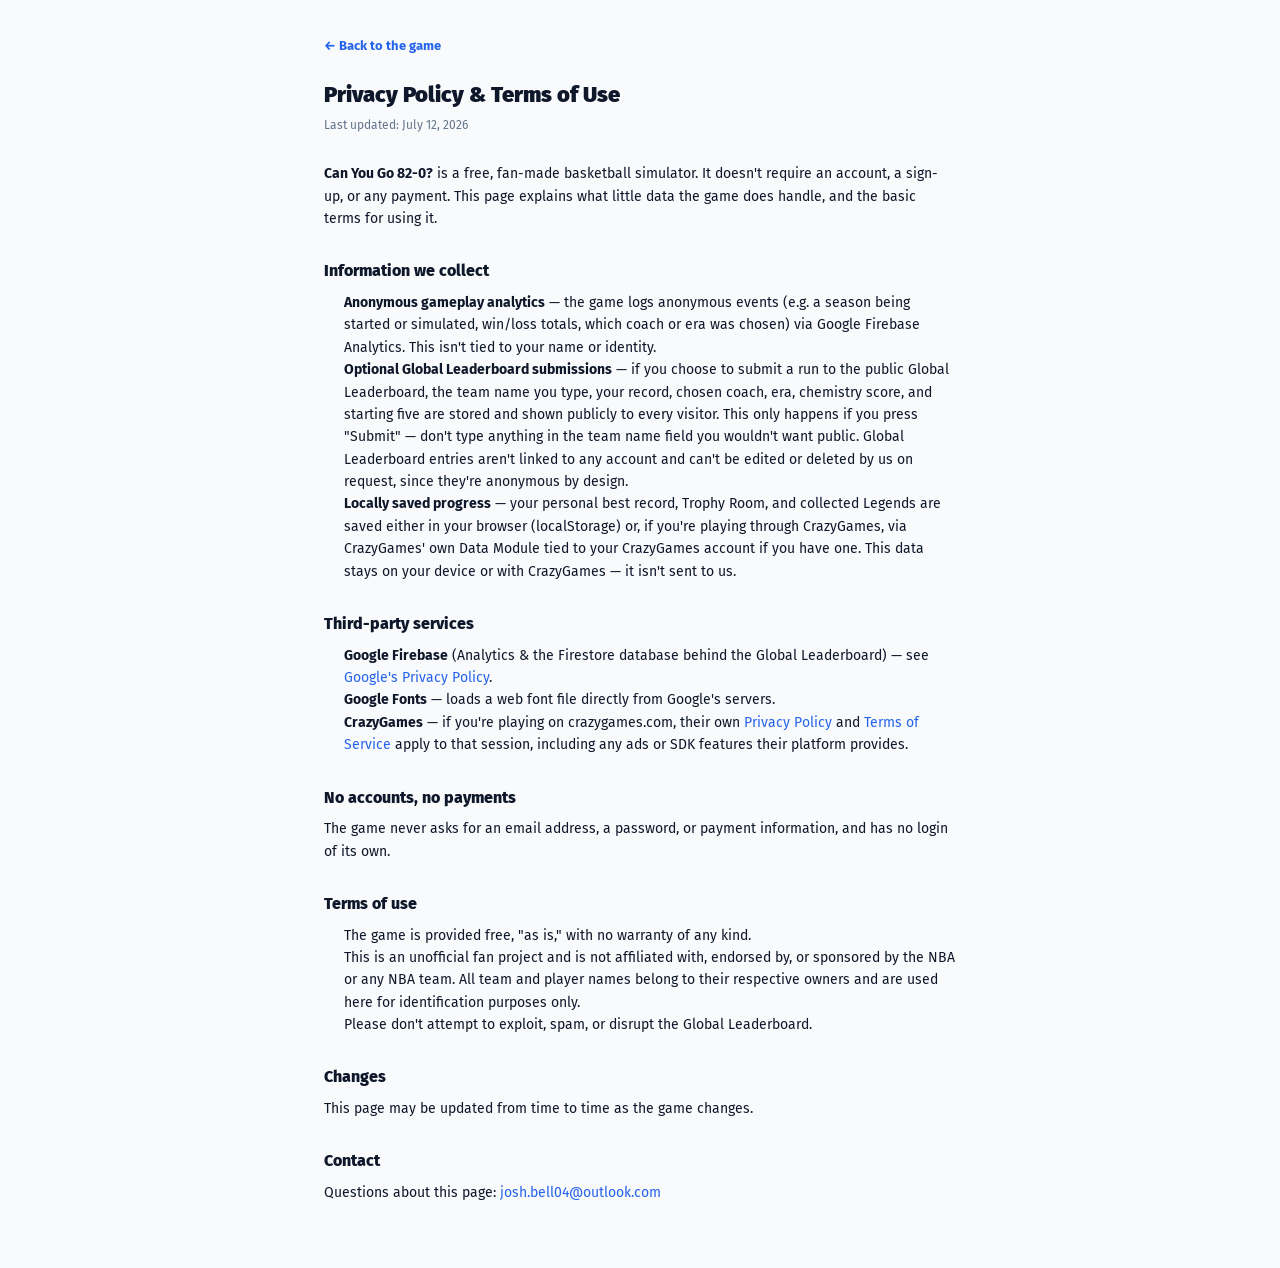
==== privacy.html @ 5a474667 "Initial import: exact copy of the NBA All-Time Roster Builder repo Duplicated from josh-eng2/nba-all" ====
<!doctype html>
<html lang="en">
<head>
  <meta charset="UTF-8" />
  <meta name="viewport" content="width=device-width, initial-scale=1.0" />
  <title>Privacy Policy &amp; Terms of Use — Can You Go 82-0?</title>
  <meta name="robots" content="noindex" />
  <link rel="icon" href="favicon.ico" sizes="48x48" />
  <link rel="icon" href="favicon.svg" type="image/svg+xml" />
  <link href="https://fonts.googleapis.com/css2?family=Fira+Sans:wght@400;500;600;700;900&display=swap" rel="stylesheet" />
  <link rel="stylesheet" href="css/tailwind.css" />
  <link rel="stylesheet" href="css/styles.css" />
  <style>
    body {
      font-family: 'Fira Sans', sans-serif;
      background: var(--bg);
      color: var(--fg);
      max-width: 42rem;
      margin: 0 auto;
      padding: 32px 20px 64px;
      line-height: 1.6;
    }
    h1 { font-size: 22px; font-weight: 900; margin: 0 0 4px; }
    .updated { font-size: 12px; color: var(--muted-fg); margin: 0 0 28px; }
    h2 { font-size: 16px; font-weight: 800; margin: 28px 0 8px; }
    p, li { font-size: 14px; color: var(--fg); }
    ul { padding-left: 20px; margin: 8px 0; }
    a { color: var(--primary); }
    .back { display: inline-block; margin-bottom: 20px; font-size: 13px; font-weight: 700; }
  </style>
</head>
<body>
  <a class="back" href="index.html">&larr; Back to the game</a>
  <h1>Privacy Policy &amp; Terms of Use</h1>
  <p class="updated">Last updated: July 12, 2026</p>

  <p>
    <strong>Can You Go 82-0?</strong> is a free, fan-made basketball simulator. It doesn't require
    an account, a sign-up, or any payment. This page explains what little data the game does
    handle, and the basic terms for using it.
  </p>

  <h2>Information we collect</h2>
  <ul>
    <li>
      <strong>Anonymous gameplay analytics</strong> — the game logs anonymous events (e.g. a
      season being started or simulated, win/loss totals, which coach or era was chosen) via
      Google Firebase Analytics. This isn't tied to your name or identity.
    </li>
    <li>
      <strong>Optional Global Leaderboard submissions</strong> — if you choose to submit a run to
      the public Global Leaderboard, the team name you type, your record, chosen coach, era,
      chemistry score, and starting five are stored and shown publicly to every visitor. This only
      happens if you press "Submit" — don't type anything in the team name field you wouldn't want
      public. Global Leaderboard entries aren't linked to any account and can't be edited or
      deleted by us on request, since they're anonymous by design.
    </li>
    <li>
      <strong>Locally saved progress</strong> — your personal best record, Trophy Room, and
      collected Legends are saved either in your browser (localStorage) or, if you're playing
      through CrazyGames, via CrazyGames' own Data Module tied to your CrazyGames account if you
      have one. This data stays on your device or with CrazyGames — it isn't sent to us.
    </li>
  </ul>

  <h2>Third-party services</h2>
  <ul>
    <li>
      <strong>Google Firebase</strong> (Analytics &amp; the Firestore database behind the Global
      Leaderboard) — see
      <a href="https://policies.google.com/privacy" target="_blank" rel="noopener noreferrer">Google's Privacy Policy</a>.
    </li>
    <li>
      <strong>Google Fonts</strong> — loads a web font file directly from Google's servers.
    </li>
    <li>
      <strong>CrazyGames</strong> — if you're playing on crazygames.com, their own
      <a href="https://www.crazygames.com/privacy-policy" target="_blank" rel="noopener noreferrer">Privacy Policy</a>
      and
      <a href="https://www.crazygames.com/terms-and-conditions" target="_blank" rel="noopener noreferrer">Terms of Service</a>
      apply to that session, including any ads or SDK features their platform provides.
    </li>
  </ul>

  <h2>No accounts, no payments</h2>
  <p>
    The game never asks for an email address, a password, or payment information, and has no
    login of its own.
  </p>

  <h2>Terms of use</h2>
  <ul>
    <li>The game is provided free, "as is," with no warranty of any kind.</li>
    <li>
      This is an unofficial fan project and is not affiliated with, endorsed by, or sponsored by
      the NBA or any NBA team. All team and player names belong to their respective owners and are
      used here for identification purposes only.
    </li>
    <li>Please don't attempt to exploit, spam, or disrupt the Global Leaderboard.</li>
  </ul>

  <h2>Changes</h2>
  <p>This page may be updated from time to time as the game changes.</p>

  <h2>Contact</h2>
  <p>Questions about this page: <a href="mailto:josh.bell04@outlook.com">josh.bell04@outlook.com</a></p>
</body>
</html>
---- css/styles.css ----
/* ============================================================
   css/styles.css — Custom styles & animations for 82-0
   (everything that Tailwind's utility classes can't cover)
   ============================================================ */

/* ── Theme variables ──────────────────────────────────────── */
:root {
  --bg:          #f8fafc;
  --card:        #ffffff;
  --card2:       #f1f5f9;
  --card3:       #f8fafc;
  --border:      #e2e8f0;
  --border-light:#f1f5f9;
  --fg:          #0f172a;
  --muted:       #94a3b8;
  --muted-fg:    #64748b;
  --primary:     #2563eb;
  --primary-fg:  #ffffff;
  --shadow:      rgba(0,0,0,0.06);
  --shadow2:     rgba(0,0,0,0.04);
  --overlay:     rgba(15,23,42,0.18);
  --header-bg:   #ffffff;
  --header-shadow: rgba(0,0,0,0.05);
  --input-bg:    #ffffff;
  /* Tinted surfaces (inline-style backgrounds) */
  --surface-blue:   #eff6ff;
  --surface-indigo: #eef2ff;
  --surface-green:  #f0fdf4;
  --surface-red:    #fef2f2;
  --surface-amber:  #fffbeb;
  --surface-orange: #fff7ed;
  --surface-yellow: #fefce8;
  --surface-cream:  #fffef8;
  --surface-sky:    #f8fbff;
  --surface-muted:  #f8fafc;
  --surface-track:  #eef2ff;
  /* "Perfect / 82-0" gold accents (leaderboard rows, champ badges) */
  --amber-badge-bg: #fef3c7;
  --amber-border:   #fcd34d;
  --amber-text:     #92400e;
  --amber-strong:   #b45309;
}

[data-theme="dark"] {
  --bg:          #0f172a;
  --card:        #1e293b;
  --card2:       #334155;
  --card3:       #1e293b;
  --border:      #475569;
  --border-light:#334155;
  --fg:          #f1f5f9;
  --muted:       #cbd5e1;
  --muted-fg:    #e2e8f0;
  --primary:     #60a5fa;
  --primary-fg:  #ffffff;
  --shadow:      rgba(0,0,0,0.25);
  --shadow2:     rgba(0,0,0,0.15);
  --overlay:     rgba(0,0,0,0.6);
  --header-bg:   #1e293b;
  --header-shadow: rgba(0,0,0,0.3);
  --input-bg:    #0f172a;
  --surface-blue:   rgba(59, 130, 246, 0.14);
  --surface-indigo: rgba(99, 102, 241, 0.14);
  --surface-green:  rgba(34, 197, 94, 0.12);
  --surface-red:    rgba(239, 68, 68, 0.12);
  --surface-amber:  rgba(251, 191, 36, 0.12);
  --surface-orange: rgba(249, 115, 22, 0.12);
  --surface-yellow: rgba(234, 179, 8, 0.12);
  --surface-cream:  rgba(251, 191, 36, 0.08);
  --surface-sky:    rgba(59, 130, 246, 0.1);
  --surface-muted:  #334155;
  --surface-track:  #334155;
  --amber-badge-bg: rgba(251, 191, 36, 0.18);
  --amber-border:   rgba(251, 191, 36, 0.4);
  --amber-text:     #fbbf24;
  --amber-strong:   #fbbf24;
}

*, *::before, *::after { box-sizing: border-box; }

body {
  background: var(--bg);
  color: var(--fg);
  font-family: 'Fira Sans', ui-sans-serif, system-ui, sans-serif;
  min-height: 100vh;
  -webkit-font-smoothing: antialiased;
}
/* Game shell — index.html only, opted in via <html data-page="game">.
   Keeps gameplay inside #app so players don't scroll into the crawlable
   #about FAQ mid-session (especially on mobile). Crawlers still see
   #about in the HTML source.

   This MUST stay scoped: css/styles.css is shared with the standalone
   content pages, and applying the viewport lock globally made daily.html
   unscrollable and cut off the bottom of privacy.html. Normal document
   scrolling is the safe default; the lock is opt-in, so a new page that
   forgets the attribute just scrolls instead of breaking. */
html[data-page="game"],
html[data-page="game"] body {
  height: 100%;
  height: 100dvh;
  overflow: hidden;
}
#app {
  height: 100%;
  height: 100dvh;
  overflow-x: hidden;
  overflow-y: auto;
  -webkit-overflow-scrolling: touch;
  overscroll-behavior: contain;
}

/* Visually hidden but available to screen readers / aria-live */
.sr-only {
  position: absolute;
  width: 1px;
  height: 1px;
  padding: 0;
  margin: -1px;
  overflow: hidden;
  clip: rect(0, 0, 0, 0);
  white-space: nowrap;
  border: 0;
}
.daily-community-copy {
  font-weight: 700;
}
.daily-community-copy__full { display: none; }
.daily-community-copy__short { display: inline; }
@media (min-width: 640px) {
  .daily-community-copy__short { display: none; }
  .daily-community-copy__full { display: inline; }
}

/* ── Scrollbar ─────────────────────────────────────────────── */
::-webkit-scrollbar { width: 5px; }
::-webkit-scrollbar-track { background: var(--card2); }
::-webkit-scrollbar-thumb { background: var(--muted); border-radius: 9999px; }

/* ── Player cards ──────────────────────────────────────────── */
.player-card {
  transition: border-color 0.15s, background 0.15s, transform 0.1s;
}
.player-card:hover:not(.selected) {
  border-color: var(--primary) !important;
  background: var(--card2) !important;
  transform: translateY(-1px);
}
.player-card.selected {
  border-color: var(--primary) !important;
  background: var(--card2) !important;
}

/* ── Roster slots ──────────────────────────────────────────── */
.slot-empty.droppable { cursor: pointer; }
.slot-empty.droppable:hover {
  border-color: var(--primary) !important;
  background: var(--card2) !important;
}

/* ── Positional fit borders (filled roster slots) ──────────── */
.fit-primary {
  border-color: #22c55e !important;
  border-top:   3px solid #22c55e !important;
  box-shadow: 0 0 0 2px rgba(34,197,94,0.22), 0 1px 3px rgba(0,0,0,0.06) !important;
}
.fit-flex {
  border-color: #f97316 !important;
  border-top:   3px solid #f97316 !important;
  box-shadow: 0 0 0 2px rgba(249,115,22,0.22), 0 1px 3px rgba(0,0,0,0.06) !important;
}
.fit-place {
  border-color: #ef4444 !important;
  border-top:   3px solid #ef4444 !important;
  box-shadow: 0 0 0 2px rgba(239,68,68,0.22), 0 1px 3px rgba(0,0,0,0.06) !important;
}

/* ── Slot-machine spin animation ───────────────────────────── */
.slot-badge { transition: all 0.12s; }
.slot-spinning .slot-badge {
  animation: spinTick 0.08s steps(1) infinite;
}

/* ── Utility ───────────────────────────────────────────────── */
.main-gradient { background: var(--bg); }
.stat-bar-fill { transition: width 0.8s cubic-bezier(.4,0,.2,1); }
.card-shadow   { box-shadow: 0 1px 3px var(--shadow), 0 1px 2px var(--shadow2); }

/* ── Perfect-season glow ───────────────────────────────────── */
.perfect-glow {
  box-shadow: 0 0 0 2px #fde68a, 0 4px 24px rgba(217,119,6,0.18);
}

/* ── Era cards ─────────────────────────────────────────────── */
.era-card {
  transition: border-color 0.15s, background 0.15s, transform 0.1s;
}
.era-card:hover {
  transform: translateY(-1px);
  border-color: var(--primary) !important;
  background: var(--card2) !important;
}

/* ── Safe-area bottom padding (iOS) ────────────────────────── */
@supports (padding-bottom: env(safe-area-inset-bottom)) {
  .safe-bottom {
    padding-bottom: calc(1rem + env(safe-area-inset-bottom));
  }
}

/* ── Locked draft slot ───────────────────────────────────────────────────── */
.locked {
  cursor: default !important;
  pointer-events: none;
}

/* ── Keyframes (must mirror the Tailwind config in index.html) */
@keyframes fadeUp {
  from { opacity: 0; transform: translateY(8px); }
  to   { opacity: 1; transform: translateY(0);   }
}
@keyframes spinTick {
  0%, 100% { opacity: 1;   }
  50%      { opacity: 0.3; }
}
@keyframes pulseGlow {
  0%, 100% { box-shadow: 0 0 0 0   rgba(37,99,235,0.25); }
  50%      { box-shadow: 0 0 0 8px rgba(37,99,235,0);    }
}
@keyframes scaleIn {
  from { opacity: 0; transform: scale(0.97); }
  to   { opacity: 1; transform: scale(1);    }
}

/* ── App header & era picker ───────────────────────────────── */
.app-header-wrap {
  position: sticky;
  top: 0;
  z-index: 50;
}

.app-header {
  width: 100%;
  border-bottom: 1px solid var(--border);
  background: var(--header-bg);
  box-shadow: 0 1px 3px var(--header-shadow);
}

.app-header__inner {
  margin: 0 auto;
  display: flex;
  height: 3rem;
  max-width: 42rem;
  align-items: center;
  justify-content: space-between;
  padding: 0 1rem;
}

.app-header__brand {
  display: flex;
  align-items: center;
  gap: 0.5rem;
  font-size: 1rem;
  font-weight: 900;
  color: var(--fg);
  /* Rendered as an <h1> — reset the UA heading margin so the header keeps
     its exact previous layout. */
  margin: 0;
}

.app-header__actions {
  display: flex;
  align-items: center;
  gap: 0.375rem;
  flex-shrink: 0;
}

.header-pill {
  display: inline-flex;
  align-items: center;
  gap: 0.25rem;
  padding: 0.25rem 0.625rem;
  border-radius: 9999px;
  border: 1px solid var(--border);
  background: var(--card2);
  font-size: 11px;
  font-weight: 700;
  color: var(--muted-fg);
  line-height: 1.2;
  white-space: nowrap;
}

.header-pill--muted {
  max-width: 11rem;
  overflow: hidden;
  text-overflow: ellipsis;
}

/* Restart / leave confirm — theme via CSS vars so dark mode isn't stuck light */
.confirm-leave-card {
  background: var(--card);
  border: 1.5px solid var(--border);
  border-radius: 16px;
  padding: 24px;
  max-width: 320px;
  width: 90%;
  box-shadow: 0 20px 60px rgba(0, 0, 0, 0.25);
  text-align: center;
}
.confirm-leave-card__title {
  font-size: 18px;
  font-weight: 800;
  color: var(--fg);
  margin-bottom: 8px;
}
.confirm-leave-card__body {
  font-size: 14px;
  color: var(--muted-fg);
  margin-bottom: 20px;
}
.confirm-leave-card__actions {
  display: flex;
  gap: 10px;
  justify-content: center;
}
.confirm-leave-card__btn {
  flex: 1;
  padding: 10px 16px;
  border-radius: 10px;
  font-weight: 700;
  cursor: pointer;
}
.confirm-leave-card__btn--cancel {
  background: var(--card2);
  border: 1.5px solid var(--border);
  color: var(--fg);
}
.confirm-leave-card__btn--confirm {
  background: var(--primary);
  border: none;
  color: var(--primary-fg, #ffffff);
}

.header-pill--icon {
  padding: 0.25rem 0.5rem;
  cursor: pointer;
  transition: border-color 0.15s, color 0.15s;
}

.header-pill--icon:hover {
  border-color: var(--primary);
  color: var(--primary);
}

/* Roster place targets are <button>s for a11y — strip UA chrome */
button.draft-roster-slot {
  font: inherit;
  color: inherit;
  appearance: none;
  -webkit-appearance: none;
}

.header-pill--interactive {
  cursor: pointer;
  transition: border-color 0.15s, color 0.15s, background 0.15s;
}

.header-pill--interactive:hover,
.header-pill--open {
  border-color: var(--primary);
  color: var(--primary);
  background: var(--card2);
}

.header-pill__chev {
  flex-shrink: 0;
  opacity: 0.7;
  transition: transform 0.15s ease;
}

.header-pill__chev--open {
  transform: rotate(180deg);
}

.header-pill__lock {
  margin-left: 0.125rem;
  font-size: 10px;
}

.mobile-restart-bar {
  display: none;
}

/* Mobile: horizontally scroll header actions so every control stays reachable */
@media (max-width: 639px) {
  .app-header__inner {
    gap: 0.5rem;
    padding: 0 0.5rem 0 0.75rem;
    overflow: hidden;
  }

  .app-header__brand {
    flex-shrink: 0;
    min-width: 0;
    font-size: 0.875rem;
  }

  .app-header__actions {
    flex: 1;
    min-width: 0;
    max-width: 100%;
    overflow-x: auto;
    overflow-y: hidden;
    justify-content: flex-end;
    flex-wrap: nowrap;
    padding: 0.2rem 0;
    -webkit-overflow-scrolling: touch;
    overscroll-behavior-x: contain;
    scrollbar-width: none;
  }

  .app-header__actions::-webkit-scrollbar {
    display: none;
  }

  .app-header__actions > * {
    flex-shrink: 0;
  }

  .header-pill--restart {
    display: none !important;
  }

  .header-pill--muted {
    max-width: 8rem;
  }

  .mobile-restart-bar {
    display: flex;
    justify-content: flex-end;
    padding: 0.2rem 0.75rem 0.35rem;
    border-bottom: 1px solid var(--border);
    background: var(--header-bg);
  }

  .mobile-restart-bar__btn {
    font-size: 11px;
    font-weight: 700;
    padding: 0.25rem 0.75rem;
    border-radius: 9999px;
    border: 1px solid var(--border);
    background: var(--card2);
    color: var(--muted-fg);
    cursor: pointer;
    line-height: 1.2;
  }

  .mode-header__inner {
    gap: 0.375rem;
    padding-left: 0.75rem;
    padding-right: 0.5rem;
    overflow: hidden;
  }

  .mode-header__spacer {
    width: 2rem !important;
    flex-shrink: 0;
  }

  .mode-header__logo {
    height: 2.5rem !important;
    margin-top: 0 !important;
    flex-shrink: 0;
  }

  .mode-header__actions {
    flex: 1;
    min-width: 0;
    max-width: 100%;
    overflow-x: auto;
    overflow-y: hidden;
    justify-content: flex-end;
    flex-wrap: nowrap;
    padding: 0.2rem 0;
    -webkit-overflow-scrolling: touch;
    overscroll-behavior-x: contain;
    scrollbar-width: none;
  }

  .mode-header__actions::-webkit-scrollbar {
    display: none;
  }

  .mode-header__actions > * {
    flex-shrink: 0;
  }

  .era-picker-anchor {
    top: 4.35rem;
  }
}

.era-picker-backdrop {
  position: fixed;
  inset: 0;
  z-index: 45;
  background: var(--overlay);
  animation: fadeIn 0.15s ease-out;
}

.era-picker-anchor {
  position: fixed;
  z-index: 60;
  top: 3.25rem;
  right: max(1rem, calc(50% - 21rem + 1rem));
  width: min(17.5rem, calc(100vw - 2rem));
  animation: eraDropIn 0.18s ease-out;
}

@keyframes fadeIn {
  from { opacity: 0; }
  to   { opacity: 1; }
}

@keyframes eraDropIn {
  from { opacity: 0; transform: translateY(-6px); }
  to   { opacity: 1; transform: translateY(0); }
}

.era-picker-panel {
  overflow: hidden;
  border-radius: 0.75rem;
  border: 1px solid var(--border);
  background: var(--card);
  box-shadow: 0 12px 40px var(--shadow), 0 2px 8px var(--shadow2);
}

.era-picker-panel__head {
  padding: 0.625rem 0.875rem;
  border-bottom: 1px solid var(--border-light);
  background: var(--bg);
}

.era-picker-panel__title {
  font-size: 0.8125rem;
  font-weight: 700;
  color: var(--fg);
  line-height: 1.3;
}

.era-picker-panel__hint {
  margin-top: 0.125rem;
  font-size: 10px;
  font-weight: 500;
  color: var(--muted);
}

.era-picker-panel__list {
  max-height: 16.5rem;
  overflow-y: auto;
  padding: 0.25rem 0;
}

.era-picker-panel__divider {
  margin: 0.25rem 0.75rem;
  border-top: 1px solid var(--border-light);
}

.era-picker-row {
  display: grid;
  grid-template-columns: 1fr auto;
  grid-template-rows: auto auto;
  column-gap: 0.5rem;
  row-gap: 0.0625rem;
  width: 100%;
  padding: 0.5rem 0.875rem;
  border: none;
  background: transparent;
  text-align: left;
  cursor: pointer;
  transition: background 0.12s ease;
}

.era-picker-row:hover {
  background: var(--card3);
}

.era-picker-row--active {
  background: var(--card2);
}

.era-picker-row--active:hover {
  background: var(--card2);
}

.era-picker-row__label {
  grid-column: 1;
  grid-row: 1;
  font-size: 0.8125rem;
  font-weight: 600;
  color: var(--fg);
  line-height: 1.25;
}

.era-picker-row--active .era-picker-row__label {
  color: var(--primary);
}

.era-picker-row__sub {
  grid-column: 1;
  grid-row: 2;
  font-size: 10px;
  font-weight: 500;
  color: var(--muted);
  line-height: 1.3;
  overflow: hidden;
  text-overflow: ellipsis;
  white-space: nowrap;
}

.era-picker-row__check {
  grid-column: 2;
  grid-row: 1 / span 2;
  align-self: center;
  width: 1rem;
  font-size: 11px;
  font-weight: 800;
  color: var(--primary);
  text-align: center;
}

/* ── Playoff bracket tree ───────────────────────────────────── */
.playoff-bracket-wrap {
  overflow-x: auto;
  -webkit-overflow-scrolling: touch;
  margin: 0 -0.25rem;
  padding: 0 0.25rem;
}

.playoff-bracket {
  display: flex;
  align-items: stretch;
  gap: 0;
  min-width: 34rem;
  min-height: 17rem;
  padding: 0.25rem 0;
}

.playoff-bracket__col {
  position: relative;
  display: flex;
  flex-direction: column;
  flex: 1 1 0;
  min-width: 5.75rem;
  padding: 0 0.5rem;
}

.playoff-bracket__col:not(:last-child)::after {
  content: '';
  position: absolute;
  top: 1.5rem;
  right: 0;
  bottom: 0.5rem;
  width: 1px;
  background: linear-gradient(180deg, transparent, var(--border) 8%, var(--border) 92%, transparent);
  pointer-events: none;
}

.playoff-bracket__round-label {
  text-align: center;
  font-size: 9px;
  font-weight: 800;
  text-transform: uppercase;
  letter-spacing: 0.1em;
  color: var(--muted);
  margin-bottom: 0.375rem;
  flex-shrink: 0;
}

.playoff-bracket__stack {
  flex: 1;
  display: flex;
  flex-direction: column;
  justify-content: space-around;
  gap: 0.35rem;
}

.playoff-bracket__stack--sf {
  justify-content: center;
  gap: 3.5rem;
  padding: 1.25rem 0;
}

.playoff-bracket__stack--f {
  justify-content: center;
}

.bracket-matchup-wrap {
  position: relative;
}

/* Horizontal connectors into next round */
.playoff-bracket__col--qf .bracket-matchup-wrap::after,
.playoff-bracket__col--sf .bracket-matchup-wrap::after {
  content: '';
  position: absolute;
  right: -0.5rem;
  top: 50%;
  width: 0.5rem;
  height: 2px;
  background: #94a3b8;
  transform: translateY(-50%);
  z-index: 2;
}

/* Vertical connectors on semifinal side */
.playoff-bracket__col--sf .bracket-matchup-wrap--sf0::before,
.playoff-bracket__col--sf .bracket-matchup-wrap--sf1::before {
  content: '';
  position: absolute;
  left: -0.5rem;
  width: 2px;
  background: #94a3b8;
  z-index: 1;
}

.playoff-bracket__col--sf .bracket-matchup-wrap--sf0::before {
  top: -2.75rem;
  height: calc(50% + 2.75rem);
}

.playoff-bracket__col--sf .bracket-matchup-wrap--sf1::before {
  bottom: -2.75rem;
  height: calc(50% + 2.75rem);
}

.playoff-bracket__col--f .bracket-matchup-wrap--f::before {
  content: '';
  position: absolute;
  left: -0.5rem;
  top: 25%;
  bottom: 25%;
  width: 2px;
  background: #94a3b8;
}

.bracket-matchup {
  border: 1px solid var(--border);
  border-radius: 6px;
  overflow: hidden;
  background: var(--card);
  box-shadow: 0 1px 2px var(--shadow2);
}

.bracket-matchup--live {
  border-color: #93c5fd;
  box-shadow: 0 0 0 2px rgba(37, 99, 235, 0.12);
}

.bracket-team {
  display: flex;
  align-items: center;
  gap: 0.2rem;
  padding: 0.35rem 0.45rem;
  border-bottom: 1px solid var(--border-light);
  min-height: 1.65rem;
}

.bracket-team:last-child {
  border-bottom: none;
}

.bracket-team__seed {
  width: 0.9rem;
  flex-shrink: 0;
  font-size: 9px;
  font-weight: 800;
  color: var(--muted);
  text-align: center;
}

.bracket-team__name {
  flex: 1;
  min-width: 0;
  font-size: 10px;
  font-weight: 600;
  color: var(--fg);
  overflow: hidden;
  text-overflow: ellipsis;
  white-space: nowrap;
  line-height: 1.2;
}

.bracket-team__score {
  flex-shrink: 0;
  font-size: 10px;
  font-weight: 800;
  font-variant-numeric: tabular-nums;
  color: var(--muted-fg);
}

.bracket-team--player {
  background: var(--card2);
}

.bracket-team--player .bracket-team__name {
  color: var(--primary);
  font-weight: 700;
}

.bracket-team--won {
  background: #f0fdf4;
}

.bracket-team--won .bracket-team__name {
  color: #15803d;
  font-weight: 700;
}

.bracket-team--won .bracket-team__score {
  color: #16a34a;
}

.bracket-team--lost {
  opacity: 0.42;
}

.bracket-team--tbd {
  background: var(--card3);
}

.bracket-team--tbd .bracket-team__name {
  color: var(--muted);
  font-style: italic;
  font-weight: 500;
}

.bracket-champion {
  flex: 1;
  display: flex;
  flex-direction: column;
  align-items: center;
  justify-content: center;
  gap: 0.35rem;
  min-height: 4rem;
  margin-top: 0.25rem;
  padding: 0.75rem 0.5rem;
  border: 2px dashed var(--border);
  border-radius: 8px;
  background: var(--card3);
}

.bracket-champion--filled {
  border-style: solid;
  border-color: #fbbf24;
  background: linear-gradient(180deg, #fffbeb 0%, #fef3c7 100%);
  box-shadow: 0 2px 8px rgba(251, 191, 36, 0.2);
}

.bracket-champion__icon {
  font-size: 1.5rem;
  line-height: 1;
}

.bracket-champion__name {
  font-size: 11px;
  font-weight: 800;
  color: #92400e;
  text-align: center;
  line-height: 1.25;
  max-width: 5rem;
  word-break: break-word;
}

.bracket-champion__placeholder {
  font-size: 1.25rem;
  font-weight: 800;
  color: var(--muted);
}

/* ── Drafting screen (desktop defaults) ─────────────────────── */
.draft-board-scroll {
  height: 24vh;
}

.draft-board-scroll--shell {
  min-height: 10rem;
  border: 1px solid var(--border);
  background: var(--card);
}

.draft-slot-machine__cell {
  min-height: 5.5rem;
}

/* ── Drafting screen — mobile one-screen layout ─────────────── */
@media (max-width: 639px) {
  .draft-screen {
    height: 100dvh;
    min-height: 100dvh;
    overflow: hidden;
    display: flex;
    flex-direction: column;
  }

  .draft-screen__main {
    flex: 1;
    min-height: 0;
    overflow: hidden;
    padding-top: 0.25rem;
    padding-bottom: 0.25rem;
    padding-left: 0.625rem;
    padding-right: 0.625rem;
  }

  .draft-screen__inner {
    flex: 1;
    min-height: 0;
    overflow-y: auto;
    overflow-x: hidden;
    -webkit-overflow-scrolling: touch;
    display: flex;
    flex-direction: column;
    gap: 0.3rem !important;
  }

  .draft-cold-open {
    display: none;
  }

  .draft-round-bar {
    flex-shrink: 0;
    padding-top: 0;
    padding-bottom: 0;
    gap: 0.25rem !important;
  }

  .draft-round-bar .text-sm {
    font-size: 0.6875rem;
    line-height: 1.2;
  }

  .draft-round-bar__meta {
    display: none;
  }

  .draft-coach-chip {
    flex-shrink: 0;
  }

  .draft-coach-chip .rounded-xl {
    padding: 0.3rem 0.5rem !important;
  }

  .draft-coach-chip .text-xs {
    font-size: 0.625rem !important;
  }

  .draft-coach-chip .text-sm {
    font-size: 0.6875rem !important;
  }

  .draft-coach-chip .text-\[10px\] {
    font-size: 0.5625rem !important;
  }

  .draft-slot-machine {
    flex-shrink: 0;
    padding: 0.5rem !important;
  }

  .draft-slot-machine .text-xs {
    font-size: 0.5625rem !important;
    margin-bottom: 0.25rem !important;
  }

  .draft-slot-machine__grid {
    gap: 0.375rem !important;
    margin-bottom: 0.375rem !important;
  }

  .draft-slot-machine__cell {
    min-height: 3.25rem !important;
    padding: 0.375rem !important;
  }

  .draft-slot-machine__cell .text-xl {
    font-size: 0.875rem !important;
  }

  .draft-slot-machine__cell .text-\[10px\] {
    font-size: 0.5rem !important;
    margin-bottom: 0.125rem !important;
  }

  .draft-slot-machine__cell .mt-2 {
    margin-top: 0.125rem !important;
    font-size: 0.5rem !important;
    padding: 0.0625rem 0.375rem !important;
  }

  .draft-slot-machine [data-action="spin"],
  .draft-slot-machine button[disabled] {
    padding-top: 0.375rem !important;
    padding-bottom: 0.375rem !important;
    font-size: 0.625rem !important;
    letter-spacing: 0.04em;
  }

  .draft-slot-machine > p.text-center {
    font-size: 0.5625rem !important;
    padding-top: 0 !important;
    padding-bottom: 0 !important;
    line-height: 1.2;
  }

  .draft-board-wrap {
    flex: 0 0 auto;
    overflow: hidden;
    display: flex;
    flex-direction: column;
    zoom: 0.68;
  }

  .draft-board-wrap__head {
    margin-bottom: 0.2rem !important;
    flex-shrink: 0;
  }

  .draft-board-wrap__head .text-xs {
    font-size: 0.5625rem !important;
  }

  .draft-board-scroll {
    flex: 0 0 auto;
    height: 24vh;
    -webkit-overflow-scrolling: touch;
  }

  .draft-board-scroll .grid {
    gap: 0.22rem !important;
  }

  .draft-board-grid {
    grid-template-columns: repeat(3, minmax(0, 1fr)) !important;
  }

  .draft-board-scroll {
    border: 1px solid var(--border);
    background: var(--card);
  }

  .draft-board-scroll--shell {
    min-height: 4.25rem;
  }

  .draft-card {
    border-radius: 0.5rem !important;
  }

  .draft-card .draft-card-body {
    padding: 0.22rem 0.28rem !important;
  }

  .draft-card-body--blind {
    min-height: 0 !important;
    padding: 0.28rem !important;
  }

  .draft-card__head {
    margin-bottom: 0.1rem !important;
    gap: 0.2rem !important;
  }

  .draft-card__pos {
    font-size: 0.45rem !important;
    padding: 0.04rem 0.2rem !important;
  }

  .draft-card__arch span {
    font-size: 0.45rem !important;
    padding: 0.04rem 0.2rem !important;
  }

  .draft-card__name {
    font-size: 0.5625rem !important;
    margin-bottom: 0.1rem !important;
    line-height: 1.1 !important;
  }

  .draft-card__stats {
    gap: 0.1rem 0.2rem !important;
  }

  .draft-card__stats span {
    font-size: 0.45rem !important;
  }

  .draft-card-traits {
    display: none !important;
  }

  .draft-card__actions {
    padding: 0 0.22rem 0.22rem !important;
  }

  .draft-card-btn {
    padding-top: 0.15rem !important;
    padding-bottom: 0.15rem !important;
    font-size: 0.45rem !important;
    line-height: 1.15;
    border-radius: 0.35rem !important;
  }

  .draft-roster {
    flex-shrink: 0;
  }

  .draft-roster__head {
    margin-bottom: 0.2rem !important;
  }

  .draft-roster__head .text-xs {
    font-size: 0.5625rem !important;
  }

  .draft-roster__place-hint {
    display: none;
  }

  .draft-roster .grid {
    gap: 0.2rem !important;
  }

  .draft-roster-slot {
    padding: 0.2rem !important;
    gap: 0.0625rem !important;
  }

  .draft-roster-slot .text-\[10px\] {
    font-size: 0.5rem !important;
  }

  .draft-roster-slot .text-\[11px\] {
    font-size: 0.5625rem !important;
  }

  .draft-roster-slot .text-xs {
    font-size: 0.5625rem !important;
  }
}

@media (min-width: 640px) {
  .playoff-bracket {
    min-width: 38rem;
    min-height: 19rem;
  }

  .bracket-team__name {
    font-size: 11px;
  }

  .playoff-bracket__col {
    min-width: 6.5rem;
  }
}

/* ── Drafting screen — desktop 3-column, single-viewport layout ─────────
   renderDrafting() emits this alternate structure only when
   isDesktopDraftLayout() (>=1024px) is true; below that it emits the
   original flat, mobile/tablet markup and none of these classes exist in
   the DOM. Live Chemistry is a fixed left rail, the vertical Fans meter a
   fixed right rail, and the normal draft flow sits in a center column —
   all three pinned to the height below the header and scrolling
   independently, so the whole screen fits without a page scrollbar
   (mirroring the mobile one-screen layout above). */
.draft-screen--desktop {
  height: 100dvh;
  min-height: 100dvh;
  overflow: hidden;
  display: flex;
  flex-direction: column;
}

.draft-screen--desktop .draft-screen__main {
  flex: 1;
  min-height: 0;
  overflow: hidden;
  padding-top: 1rem;
  padding-bottom: 1rem;
}

.draft-screen__inner--desktop {
  width: 100%;
  /* Covers a full 1920px monitor edge-to-edge (minus the 1rem page gutter
     from draft-screen__main's px-4) before the rails stop growing — the old
     100rem/1600px cap left ~320px of dead margin unused on a plain 1080p
     screen. */
  max-width: 120rem;
  height: 100%;
  min-height: 0;
  display: grid;
  grid-template-columns: minmax(15rem, 1fr) minmax(0, 46rem) minmax(4.5rem, 1fr);
  grid-template-areas: "chem center fans";
  gap: 1.25rem;
}

.draft-screen__inner--desktop .draft-chem-dashboard {
  grid-area: chem;
  height: 100%;
  min-height: 0;
  overflow-y: auto;
  display: flex;
  flex-direction: column;
}

/* ── Live stat gauges (Fans + Chemistry) — mobile/tablet drafting screen ──
   2K-style radial arcs, replacing the old linear Fans bar + Team Chemistry
   bar below the desktop breakpoint. See renderStatGauges() in js/ui/render.js.
   Desktop (>=1024px) keeps the linear meter + synergy chips untouched —
   .draft-chem-dashboard above and .draft-pop-bar-vertical below. */
.cond {
  font-family: 'Barlow Condensed', 'Fira Sans', ui-sans-serif, system-ui, sans-serif;
}

.draft-stat-gauges {
  display: flex;
  gap: 0.5625rem;
}

.draft-stat-gauge {
  flex: 1;
  display: flex;
  flex-direction: column;
  align-items: center;
  padding: 0.625rem 0 0.5625rem;
}

.draft-stat-gauge__arc-wrap {
  position: relative;
  width: 96px;
  height: 82px;
}

.draft-stat-gauge__svg {
  width: 96px;
  height: 82px;
  overflow: visible;
}

.draft-stat-gauge__icon {
  position: absolute;
  top: 30px;
  left: 50%;
  transform: translateX(-50%);
  width: 36px;
  height: 36px;
  border-radius: 50%;
  border-width: 2px;
  border-style: solid;
  display: flex;
  align-items: center;
  justify-content: center;
  font-size: 16px;
}

.draft-stat-gauge__value {
  margin-top: 1px;
  font-size: 21px;
  font-weight: 800;
  line-height: 1;
  white-space: nowrap;
}

.draft-stat-gauge__suffix {
  font-family: 'Fira Sans', ui-sans-serif, system-ui, sans-serif;
  font-size: 9px;
  font-weight: 700;
  color: var(--muted-fg);
}

.draft-stat-gauge__label {
  font-size: 10px;
  font-weight: 800;
  letter-spacing: 0.16em;
  text-transform: uppercase;
  color: var(--muted-fg);
  margin-top: 3px;
}

.draft-stat-gauge__note {
  font-size: 9px;
  color: var(--muted-fg);
  text-align: center;
  line-height: 1.3;
  margin: 4px 10px 0;
}

.draft-screen__center {
  grid-area: center;
  height: 100%;
  min-height: 0;
  overflow-y: auto;
  display: flex;
  flex-direction: column;
  gap: 0.5rem;
  /* keeps the last card's shadow/focus ring from being clipped by the
     scroll container's edge */
  padding-bottom: 0.25rem;
  /* pushes content off the scrollbar so it doesn't sit on top of the round
     dots / other right-aligned content */
  padding-right: 0.75rem;
}

.draft-pop-bar-vertical {
  grid-area: fans;
  display: flex;
  flex-direction: column;
  align-items: center;
  gap: 0.5rem;
  height: 100%;
  min-height: 0;
}

.draft-pop-bar-vertical__label {
  flex-shrink: 0;
}

.draft-pop-bar-vertical__track {
  flex: 1;
  min-height: 0;
  width: 8rem;
  max-width: 70%;
  border-radius: 999px;
  background: var(--border);
  overflow: hidden;
  display: flex;
  align-items: flex-end;
}

.draft-pop-bar-vertical__fill {
  width: 100%;
  border-radius: 999px;
  transition: height 0.2s ease-out;
}

.draft-pop-bar-vertical__value {
  flex-shrink: 0;
  line-height: 1;
}

/* ── 2xl+ (>=1536px) — the rails have real room to grow on a 1920px+
   monitor, so scale their content up a notch instead of just stretching
   into empty space. Laptop/tablet/mobile (below this) are untouched. */
@media (min-width: 1536px) {
  .draft-pop-bar-vertical__track {
    width: 10rem;
  }

  .draft-pop-bar-vertical__label {
    font-size: 0.75rem;
  }

  .draft-chem-report__item {
    font-size: 0.875rem;
    padding: 0.625rem 0.875rem;
  }

  .draft-pop-bar-vertical__value {
    font-size: 1rem;
  }
}

/* Thicker meter to match the rest of the desktop rail's presence. */
.draft-screen__inner--desktop .draft-chem-dashboard__meter {
  height: 0.875rem;
}

/* ── Desktop — compact the center draft flow ─────────────────────────────
   Gives the roster grid a real chance to land in view alongside a full
   3-card draft board, without the mobile treatment's more aggressive cuts
   (hidden traits stay, just tighter paddings/gaps). */
.draft-screen__center {
  gap: 0.375rem;
}

.draft-screen__center .draft-round-bar {
  padding-top: 0;
  padding-bottom: 0;
}

.draft-screen__center .draft-round-bar__meta {
  display: none;
}

.draft-screen__center .draft-coach-chip > button,
.draft-screen__center .draft-coach-chip > div {
  padding-top: 0.375rem !important;
  padding-bottom: 0.375rem !important;
}

.draft-screen__center .draft-slot-machine {
  padding: 0.625rem;
}

.draft-screen__center .draft-slot-machine > .mb-3 {
  margin-bottom: 0.5rem !important;
}

.draft-screen__center .draft-slot-machine__cell {
  min-height: 3rem;
  padding: 0.5rem !important;
}

.draft-screen__center .draft-slot-machine__cell .mb-2 {
  margin-bottom: 0.25rem !important;
}

.draft-screen__center .draft-slot-machine__cell .mt-2 {
  margin-top: 0.25rem !important;
}

.draft-screen__center .draft-slot-machine__cell .text-xl {
  font-size: 1rem;
}

.draft-screen__center .draft-slot-machine__grid {
  margin-bottom: 0.5rem !important;
}

.draft-screen__center .draft-slot-machine [data-action="spin"],
.draft-screen__center .draft-slot-machine button[disabled] {
  padding-top: 0.5rem !important;
  padding-bottom: 0.5rem !important;
}

.draft-screen__center .draft-slot-machine > p.text-center {
  padding-top: 0 !important;
  padding-bottom: 0 !important;
}

.draft-screen__center .draft-board-wrap__head {
  margin-bottom: 0.375rem !important;
}

.draft-screen__center .draft-card-body {
  padding: 0.5rem 0.625rem !important;
}

.draft-screen__center .draft-card__head {
  margin-bottom: 0.375rem !important;
}

.draft-screen__center .draft-card__name {
  margin-bottom: 0.375rem !important;
}

.draft-screen__center .draft-card-traits {
  display: none !important;
}

.draft-screen__center .draft-card__actions {
  padding: 0 0.625rem 0.625rem !important;
}

/* ── Dark mode overrides ──────────────────────────────────── */
/* Tailwind's bg-white generates `background-color: #fff` which doesn't
   respond to CSS vars. Override it globally when dark is active. */
[data-theme="dark"] .bg-white {
  background-color: var(--card) !important;
}

[data-theme="dark"] .border-border {
  border-color: var(--border) !important;
}

[data-theme="dark"] .bg-card2 {
  background-color: var(--card2) !important;
}

[data-theme="dark"] input,
[data-theme="dark"] textarea {
  background-color: var(--input-bg);
  color: var(--fg);
  border-color: var(--border);
}

[data-theme="dark"] .bg-slate-50 {
  background-color: var(--card2) !important;
}

[data-theme="dark"] .text-slate-600 {
  color: var(--muted-fg) !important;
}

[data-theme="dark"] .border-slate-200,
[data-theme="dark"] .border-slate-100 {
  border-color: var(--border) !important;
}

[data-theme="dark"] .bg-amber-50 {
  background-color: rgba(251, 191, 36, 0.12) !important;
}

[data-theme="dark"] .border-amber-200 {
  border-color: rgba(251, 191, 36, 0.3) !important;
}

[data-theme="dark"] .text-amber-700 {
  color: #fbbf24 !important;
}

[data-theme="dark"] .hover\:bg-amber-100:hover {
  background-color: rgba(251, 191, 36, 0.2) !important;
}

[data-theme="dark"] .text-foreground {
  color: var(--fg) !important;
}

[data-theme="dark"] .text-muted-fg {
  color: var(--muted-fg) !important;
}

[data-theme="dark"] .text-muted {
  color: var(--muted) !important;
}

[data-theme="dark"] .text-primary {
  color: var(--primary) !important;
}

[data-theme="dark"] .text-indigo-700 {
  color: #a5b4fc !important;
}

[data-theme="dark"] .text-indigo-500 {
  color: #c7d2fe !important;
}

[data-theme="dark"] .text-indigo-400 {
  color: #a5b4fc !important;
}

[data-theme="dark"] .border-indigo-200 {
  border-color: rgba(165, 180, 252, 0.35) !important;
}

[data-theme="dark"] .hover\:bg-indigo-100:hover {
  background-color: rgba(99, 102, 241, 0.18) !important;
}

[data-theme="dark"] .text-amber-600 {
  color: #fbbf24 !important;
}

[data-theme="dark"] .text-emerald-700,
[data-theme="dark"] .text-emerald-600 {
  color: #4ade80 !important;
}

[data-theme="dark"] .border-emerald-300 {
  border-color: rgba(74, 222, 128, 0.35) !important;
}

[data-theme="dark"] .hover\:bg-emerald-50:hover {
  background-color: rgba(74, 222, 128, 0.12) !important;
}

[data-theme="dark"] .hover\:bg-blue-50:hover {
  background-color: rgba(59, 130, 246, 0.12) !important;
}

[data-theme="dark"] .text-slate-600 {
  color: var(--muted-fg) !important;
}

[data-theme="dark"] .placeholder\:text-muted-fg::placeholder {
  color: var(--muted) !important;
  opacity: 0.8;
}

[data-theme="dark"] .bracket-team--won {
  background: rgba(34, 197, 94, 0.15) !important;
}

[data-theme="dark"] .bracket-team--won .bracket-team__name {
  color: #4ade80 !important;
}

[data-theme="dark"] .bracket-team--won .bracket-team__score {
  color: #86efac !important;
}

[data-theme="dark"] .bracket-team--player {
  background: rgba(59, 130, 246, 0.15) !important;
}

[data-theme="dark"] .bracket-team--player .bracket-team__name {
  color: #93c5fd !important;
}

[data-theme="dark"] .bracket-champion--filled {
  background: linear-gradient(180deg, rgba(251, 191, 36, 0.18) 0%, rgba(251, 191, 36, 0.1) 100%) !important;
}

[data-theme="dark"] .bracket-champion__name {
  color: #fcd34d !important;
}

[data-theme="dark"] .bracket-matchup--live {
  border-color: #60a5fa !important;
  box-shadow: 0 0 0 2px rgba(96, 165, 250, 0.2) !important;
}

/* Global leaderboard modal dark overrides */
[data-theme="dark"] #global-lb-modal-backdrop > div {
  background: var(--card) !important;
  border-color: var(--border) !important;
  color: var(--fg) !important;
}

[data-theme="dark"] #global-lb-modal-backdrop h2 {
  color: var(--fg) !important;
}

[data-theme="dark"] #global-lb-modal-backdrop button {
  background: var(--card2) !important;
  border-color: var(--border) !important;
  color: var(--muted-fg) !important;
}

[data-theme="dark"] #global-lb-detail-backdrop > div {
  background: var(--card) !important;
  border-color: var(--border) !important;
  color: var(--fg) !important;
}

[data-theme="dark"] #global-lb-detail-backdrop h3 {
  color: var(--fg) !important;
}

[data-theme="dark"] #global-lb-detail-backdrop button {
  background: var(--card2) !important;
  border-color: var(--border) !important;
  color: var(--muted-fg) !important;
}

[data-theme="dark"] .border-b {
  border-color: var(--border);
}

[data-theme="dark"] .hover\:bg-card2:hover {
  background-color: var(--card2) !important;
}

[data-theme="dark"] .hover\:border-primary:hover {
  border-color: var(--primary) !important;
}

[data-theme="dark"] .bg-card {
  background-color: var(--card) !important;
}

[data-theme="dark"] .focus\:ring-blue-100:focus {
  --tw-ring-color: rgba(59, 130, 246, 0.2) !important;
}

[data-theme="dark"] .hover\:bg-slate-50:hover {
  background-color: var(--card2) !important;
}

[data-theme="dark"] .bg-slate-100 {
  background-color: var(--card2) !important;
}

[data-theme="dark"] .text-green-700 {
  color: #4ade80 !important;
}

[data-theme="dark"] .text-green-600 {
  color: #4ade80 !important;
}

[data-theme="dark"] .border-green-300 {
  border-color: rgba(74, 222, 128, 0.3) !important;
}

[data-theme="dark"] .hover\:bg-green-50:hover {
  background-color: rgba(74, 222, 128, 0.1) !important;
}

[data-theme="dark"] .hover\:shadow-md:hover {
  box-shadow: 0 4px 6px var(--shadow), 0 2px 4px var(--shadow2) !important;
}

[data-theme="dark"] .text-muted-fg\/60 {
  color: var(--muted-fg) !important;
  opacity: 0.75;
}

[data-theme="dark"] .text-muted-fg\/40 {
  color: var(--muted-fg) !important;
  opacity: 0.55;
}

/* Dark mode toggle button */
.theme-toggle {
  display: inline-flex;
  align-items: center;
  justify-content: center;
  width: 1.75rem;
  height: 1.75rem;
  border-radius: 9999px;
  border: 1px solid var(--border);
  background: var(--card2);
  color: var(--muted-fg);
  font-size: 14px;
  cursor: pointer;
  transition: border-color 0.15s, color 0.15s, background 0.15s;
  flex-shrink: 0;
  line-height: 1;
}

.theme-toggle:hover {
  border-color: var(--primary);
  color: var(--primary);
}

/* Leaderboard modal dark overrides */
[data-theme="dark"] #lb-modal-backdrop {
  background: var(--overlay) !important;
}

[data-theme="dark"] #lb-modal-backdrop > div {
  background: var(--card) !important;
  border-color: var(--border) !important;
  color: var(--fg) !important;
}

[data-theme="dark"] #lb-modal-backdrop h2 {
  color: var(--fg) !important;
}

[data-theme="dark"] #lb-modal-backdrop button {
  background: var(--card2) !important;
  border-color: var(--border) !important;
  color: var(--muted-fg) !important;
}

/* Connector lines in bracket */
[data-theme="dark"] .playoff-bracket__col--qf .bracket-matchup-wrap::after,
[data-theme="dark"] .playoff-bracket__col--sf .bracket-matchup-wrap::after,
[data-theme="dark"] .playoff-bracket__col--sf .bracket-matchup-wrap--sf0::before,
[data-theme="dark"] .playoff-bracket__col--sf .bracket-matchup-wrap--sf1::before,
[data-theme="dark"] .playoff-bracket__col--f .bracket-matchup-wrap--f::before {
  background: var(--muted);
}

/* ── Results screen — responsive Submit card placement ───────── */
.results-layout {
  display: flex;
  flex-direction: column;
}

.results-layout > * {
  order: 40;
}

.results-layout > .results-block--record {
  order: 10;
}

@media (max-width: 639px) {
  .results-layout > .results-block--save {
    order: 20;
  }

  .results-layout > .results-block--playoffs {
    order: 30;
  }
}

@media (min-width: 640px) {
  .results-layout > .results-block--playoffs {
    order: 20;
  }

  .results-layout > .results-block--save {
    order: 30;
  }
}

/* Season sim — fixed skip button + stable ticker height */
.season-sim-ticker {
  min-height: 15.5rem;
  height: 15.5rem;
  overflow: hidden;
}

.season-skip-btn {
  position: fixed;
  left: 50%;
  transform: translateX(-50%);
  bottom: max(0.75rem, env(safe-area-inset-bottom, 0px));
  z-index: 45;
  width: min(28rem, calc(100% - 2rem));
  box-shadow: 0 6px 24px var(--shadow);
  background: var(--card) !important;
}

/* ── Static SEO content (index.html below-game guide + daily.html archive) ──
   Plain CSS on the shared theme tokens — deliberately not Tailwind classes,
   so these crawlable pages need no tailwind.css rebuild. */
.seo-content {
  border-top: 1px solid var(--border);
  background: var(--bg);
  color: var(--fg);
  padding: 48px 20px 40px;
  line-height: 1.65;
}
/* index.html only (.seo-content--crawlable on the #about section): keeps the
   below-game guide/FAQ in the DOM for crawlers but out of the interactive
   scroll flow, so mobile players can't "fall out" of the game into the FAQ.

   This hiding must never live on the base .seo-content class — daily.html
   reuses that class for its ENTIRE page body, so putting the clip here
   rendered the whole Daily Challenge page blank for anyone arriving from
   search. */
.seo-content--crawlable {
  position: absolute;
  width: 1px;
  height: 1px;
  padding: 0;
  margin: -1px;
  overflow: hidden;
  clip: rect(0, 0, 0, 0);
  white-space: nowrap;
  border: 0;
}
.seo-inner { max-width: 760px; margin: 0 auto; }
.seo-content h1, .seo-content h2 {
  font-size: 22px; font-weight: 900; letter-spacing: -0.01em; margin: 0 0 12px;
}
.seo-content h3 { font-size: 16px; font-weight: 700; margin: 28px 0 10px; }
.seo-content p, .seo-content li { font-size: 14.5px; color: var(--muted-fg); }
.seo-content p strong, .seo-content li strong { color: var(--fg); }
.seo-content ol { padding-left: 22px; margin: 0 0 8px; }
.seo-content ol li { margin-bottom: 6px; }
.seo-content a { color: var(--primary); font-weight: 600; text-decoration: none; }
.seo-content a:hover { text-decoration: underline; }
.seo-faq details {
  border: 1px solid var(--border); border-radius: 12px;
  background: var(--card); padding: 12px 16px; margin-bottom: 8px;
}
.seo-faq summary {
  font-size: 14.5px; font-weight: 700; color: var(--fg);
  cursor: pointer; list-style-position: inside;
}
.seo-faq details p { margin: 10px 0 2px; }
.seo-links { margin-top: 28px; font-size: 13px; }
/* daily.html challenge cards */
.challenge-card {
  display: flex; gap: 12px; align-items: flex-start;
  border: 1px solid var(--border); border-radius: 12px;
  background: var(--card); padding: 12px 16px; margin-bottom: 8px;
}
.challenge-card .emoji { font-size: 22px; line-height: 1.2; }
.challenge-card .title { font-size: 14.5px; font-weight: 700; color: var(--fg); margin: 0; }
.challenge-card .desc  { font-size: 13.5px; color: var(--muted-fg); margin: 2px 0 0; }
.challenge-card .date  { margin-left: auto; font-size: 12px; color: var(--muted); white-space: nowrap; }
.seo-cta {
  display: inline-block; margin: 6px 0 24px; padding: 12px 22px;
  border-radius: 12px; background: var(--primary); color: var(--primary-fg) !important;
  font-weight: 800; font-size: 14px; letter-spacing: 0.02em;
}
.seo-cta:hover { text-decoration: none; opacity: 0.92; }

/* ── Daily Challenge detail pages (daily/<slug>.html) ──────────────────────
   Generated by scripts/build_challenge_pages.mjs. They reuse .seo-content
   for the shell, so only the page-specific pieces live here. */
.cp-page h2 {
  font-size: 17px;
  font-weight: 700;
  letter-spacing: 0;
  margin: 32px 0 10px;
}
.cp-crumb { font-size: 13px; margin: 0 0 18px; }
.cp-type { font-size: 13.5px; color: var(--muted-fg); margin: 0 0 14px; }
.cp-type b {
  color: var(--primary); font-weight: 700;
  font-size: 11.5px; letter-spacing: 0.05em; text-transform: uppercase;
}
/* Rule breakdown: label above value, one row per constraint. */
.cp-facts { margin: 0 0 8px; display: flex; flex-direction: column; gap: 10px; }
.cp-facts div {
  border-left: 3px solid var(--primary);
  padding: 2px 0 2px 12px;
}
.cp-facts dt {
  font-size: 11.5px; font-weight: 700; letter-spacing: 0.05em;
  text-transform: uppercase; color: var(--muted-fg); margin-bottom: 1px;
}
.cp-facts dd { margin: 0; font-size: 14.5px; color: var(--fg); }
.cp-player { margin-top: 4px; }
.cp-stats { margin: 6px 0 0; display: flex; flex-wrap: wrap; gap: 10px; }
.cp-stat {
  font-size: 12.5px; color: var(--muted-fg);
  font-variant-numeric: tabular-nums;
}
.cp-stat b { color: var(--fg); font-weight: 700; }
.cp-dates {
  list-style: none; padding: 0; margin: 0 0 16px;
  display: flex; flex-wrap: wrap; gap: 6px;
}
.cp-dates li {
  font-size: 13px; color: var(--muted-fg); margin: 0;
  border: 1px solid var(--border); border-radius: 999px;
  padding: 3px 11px; background: var(--card);
}
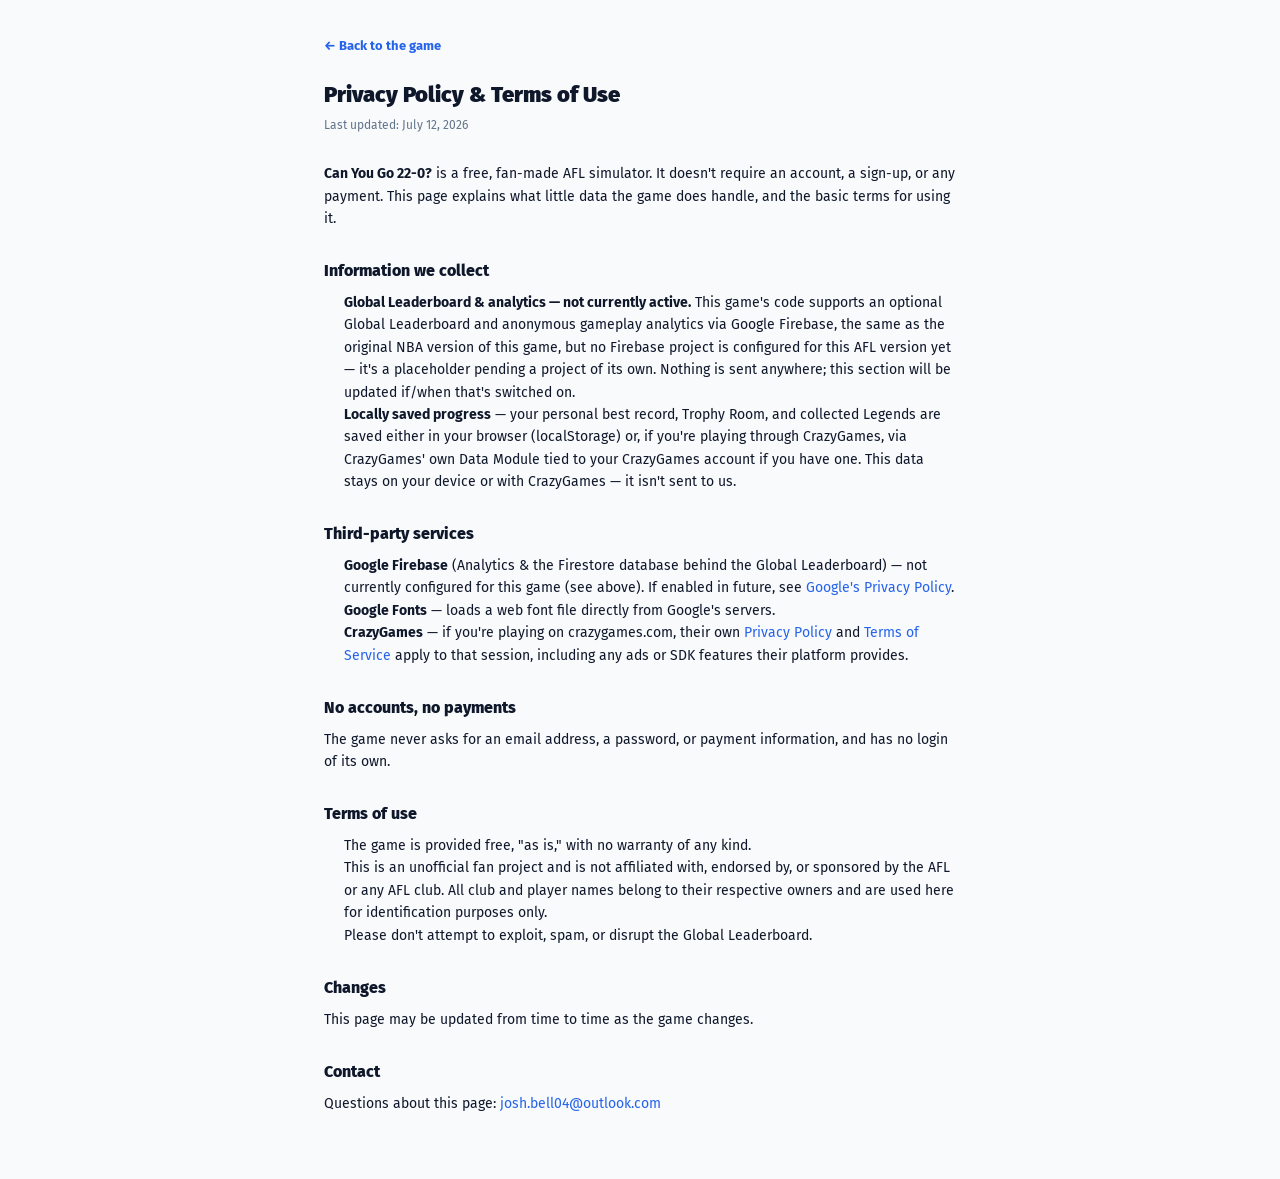
==== commit 69e80db9: "Port the game engine and UI to AFL rules — the game is now playable Full engine port from the NBA or" ====
--- a/privacy.html
+++ b/privacy.html
@@ -3,7 +3,7 @@
 <head>
   <meta charset="UTF-8" />
   <meta name="viewport" content="width=device-width, initial-scale=1.0" />
-  <title>Privacy Policy &amp; Terms of Use — Can You Go 82-0?</title>
+  <title>Privacy Policy &amp; Terms of Use — Can You Go 22-0?</title>
   <meta name="robots" content="noindex" />
   <link rel="icon" href="favicon.ico" sizes="48x48" />
   <link rel="icon" href="favicon.svg" type="image/svg+xml" />
@@ -35,7 +35,7 @@
   <p class="updated">Last updated: July 12, 2026</p>
 
   <p>
-    <strong>Can You Go 82-0?</strong> is a free, fan-made basketball simulator. It doesn't require
+    <strong>Can You Go 22-0?</strong> is a free, fan-made AFL simulator. It doesn't require
     an account, a sign-up, or any payment. This page explains what little data the game does
     handle, and the basic terms for using it.
   </p>
@@ -43,17 +43,11 @@
   <h2>Information we collect</h2>
   <ul>
     <li>
-      <strong>Anonymous gameplay analytics</strong> — the game logs anonymous events (e.g. a
-      season being started or simulated, win/loss totals, which coach or era was chosen) via
-      Google Firebase Analytics. This isn't tied to your name or identity.
-    </li>
-    <li>
-      <strong>Optional Global Leaderboard submissions</strong> — if you choose to submit a run to
-      the public Global Leaderboard, the team name you type, your record, chosen coach, era,
-      chemistry score, and starting five are stored and shown publicly to every visitor. This only
-      happens if you press "Submit" — don't type anything in the team name field you wouldn't want
-      public. Global Leaderboard entries aren't linked to any account and can't be edited or
-      deleted by us on request, since they're anonymous by design.
+      <strong>Global Leaderboard &amp; analytics — not currently active.</strong> This game's code
+      supports an optional Global Leaderboard and anonymous gameplay analytics via Google Firebase,
+      the same as the original NBA version of this game, but no Firebase project is configured for
+      this AFL version yet — it's a placeholder pending a project of its own. Nothing is sent
+      anywhere; this section will be updated if/when that's switched on.
     </li>
     <li>
       <strong>Locally saved progress</strong> — your personal best record, Trophy Room, and
@@ -67,7 +61,7 @@
   <ul>
     <li>
       <strong>Google Firebase</strong> (Analytics &amp; the Firestore database behind the Global
-      Leaderboard) — see
+      Leaderboard) — not currently configured for this game (see above). If enabled in future, see
       <a href="https://policies.google.com/privacy" target="_blank" rel="noopener noreferrer">Google's Privacy Policy</a>.
     </li>
     <li>
@@ -93,7 +87,7 @@
     <li>The game is provided free, "as is," with no warranty of any kind.</li>
     <li>
       This is an unofficial fan project and is not affiliated with, endorsed by, or sponsored by
-      the NBA or any NBA team. All team and player names belong to their respective owners and are
+      the AFL or any AFL club. All club and player names belong to their respective owners and are
       used here for identification purposes only.
     </li>
     <li>Please don't attempt to exploit, spam, or disrupt the Global Leaderboard.</li>
